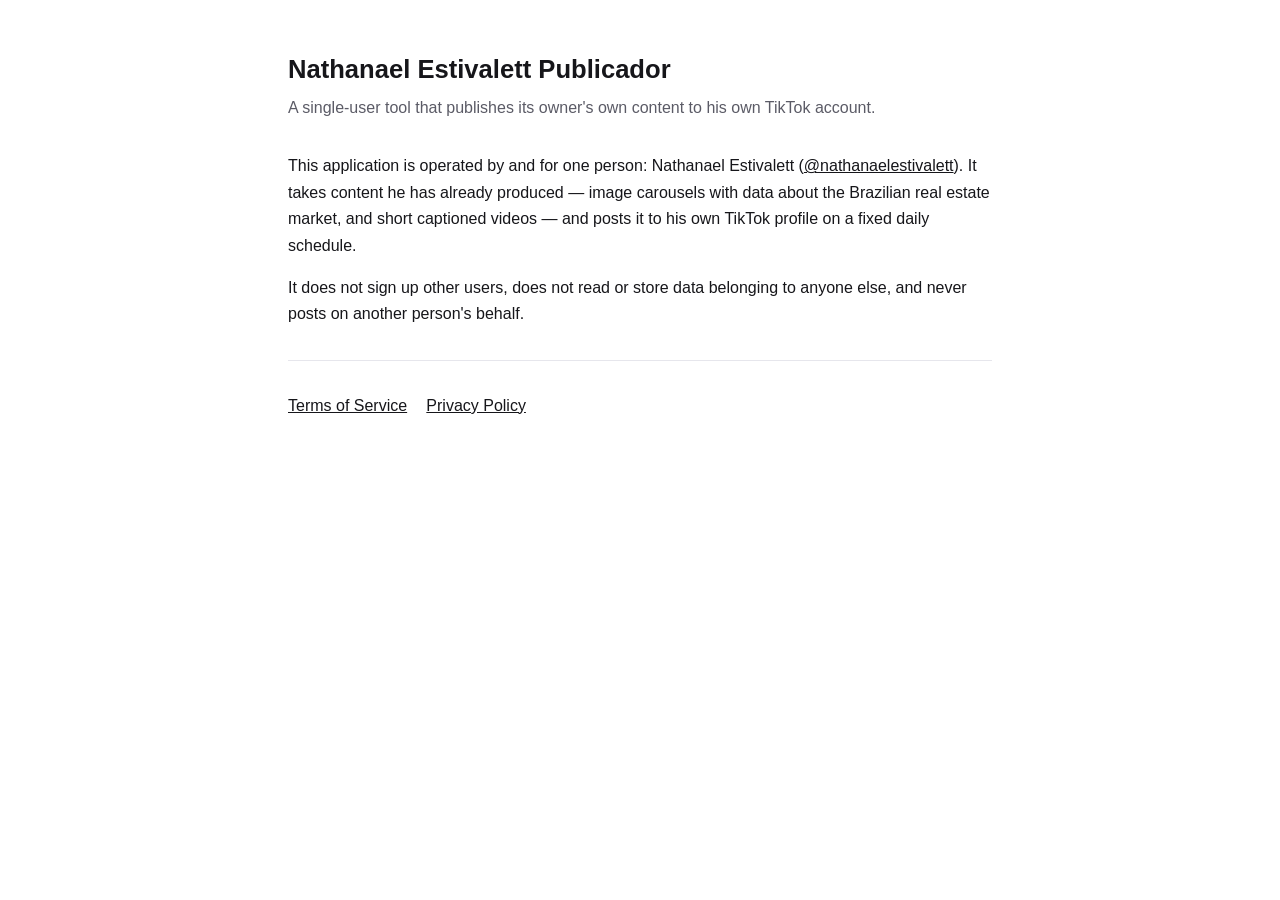
==== index.html @ f46168b0 "paginas publicas do app TikTok" ====
<!doctype html>
<html lang="en">
<meta charset="utf-8">
<meta name="viewport" content="width=device-width,initial-scale=1">
<title>Nathanael Estivalett Publicador</title>
<style>
 :root{--fg:#16161a;--mut:#5b5b66;--bg:#fff;--line:#e6e6ec}
 @media (prefers-color-scheme:dark){:root:not([data-theme=light]){--fg:#ececf1;--mut:#a0a0ad;--bg:#111114;--line:#2a2a33}}
 body{background:var(--bg);color:var(--fg);font:16px/1.65 -apple-system,BlinkMacSystemFont,"Segoe UI",sans-serif;
      max-width:44rem;margin:0 auto;padding:3rem 1rem}
 h1{font-size:1.6rem;margin:0 0 .3rem} p.sub{color:var(--mut);margin:0 0 2rem}
 a{color:inherit} nav a{display:inline-block;margin-right:1.2rem}
 hr{border:0;border-top:1px solid var(--line);margin:2rem 0}
</style>
<h1>Nathanael Estivalett Publicador</h1>
<p class="sub">A single-user tool that publishes its owner's own content to his own TikTok account.</p>
<p>This application is operated by and for one person: Nathanael Estivalett
(<a href="https://www.tiktok.com/@nathanaelestivalett">@nathanaelestivalett</a>). It takes content he has
already produced — image carousels with data about the Brazilian real estate market, and short captioned
videos — and posts it to his own TikTok profile on a fixed daily schedule.</p>
<p>It does not sign up other users, does not read or store data belonging to anyone else, and never posts
on another person's behalf.</p>
<hr>
<nav><a href="terms.html">Terms of Service</a><a href="privacy.html">Privacy Policy</a></nav>
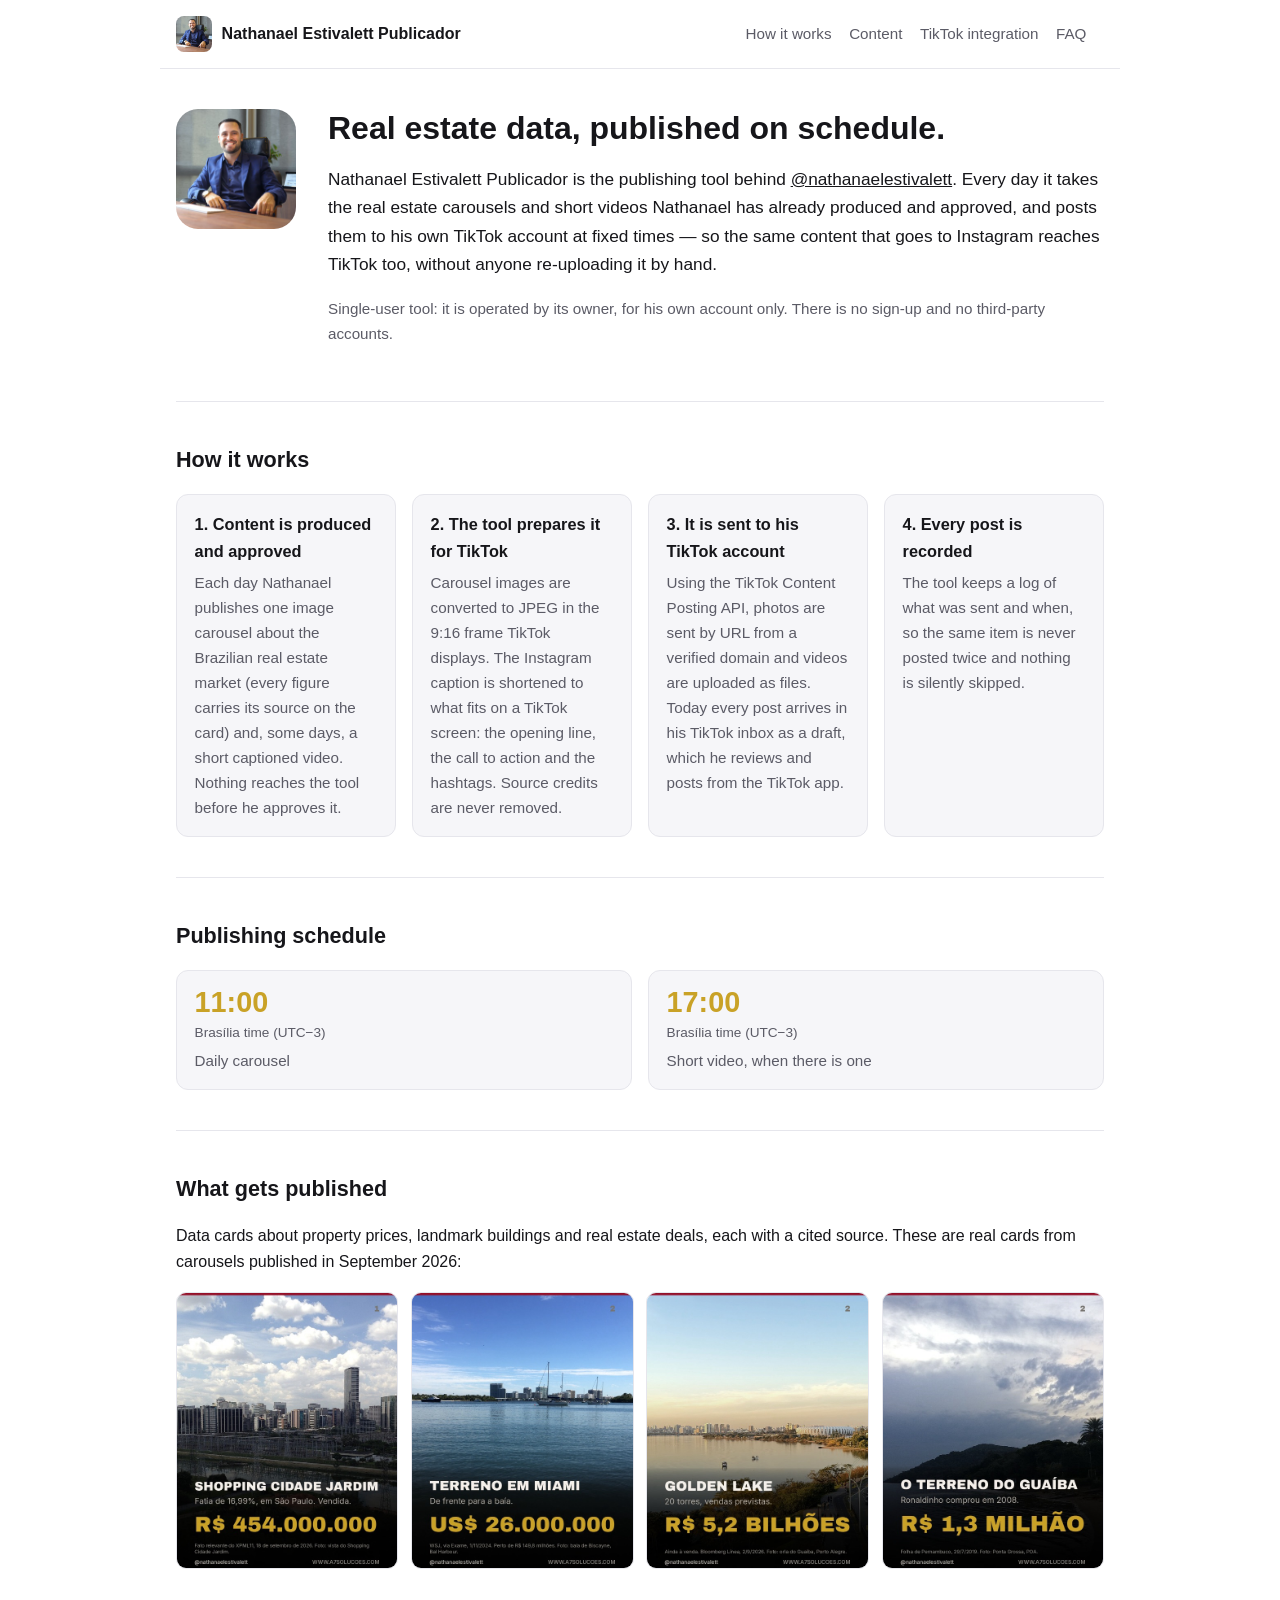
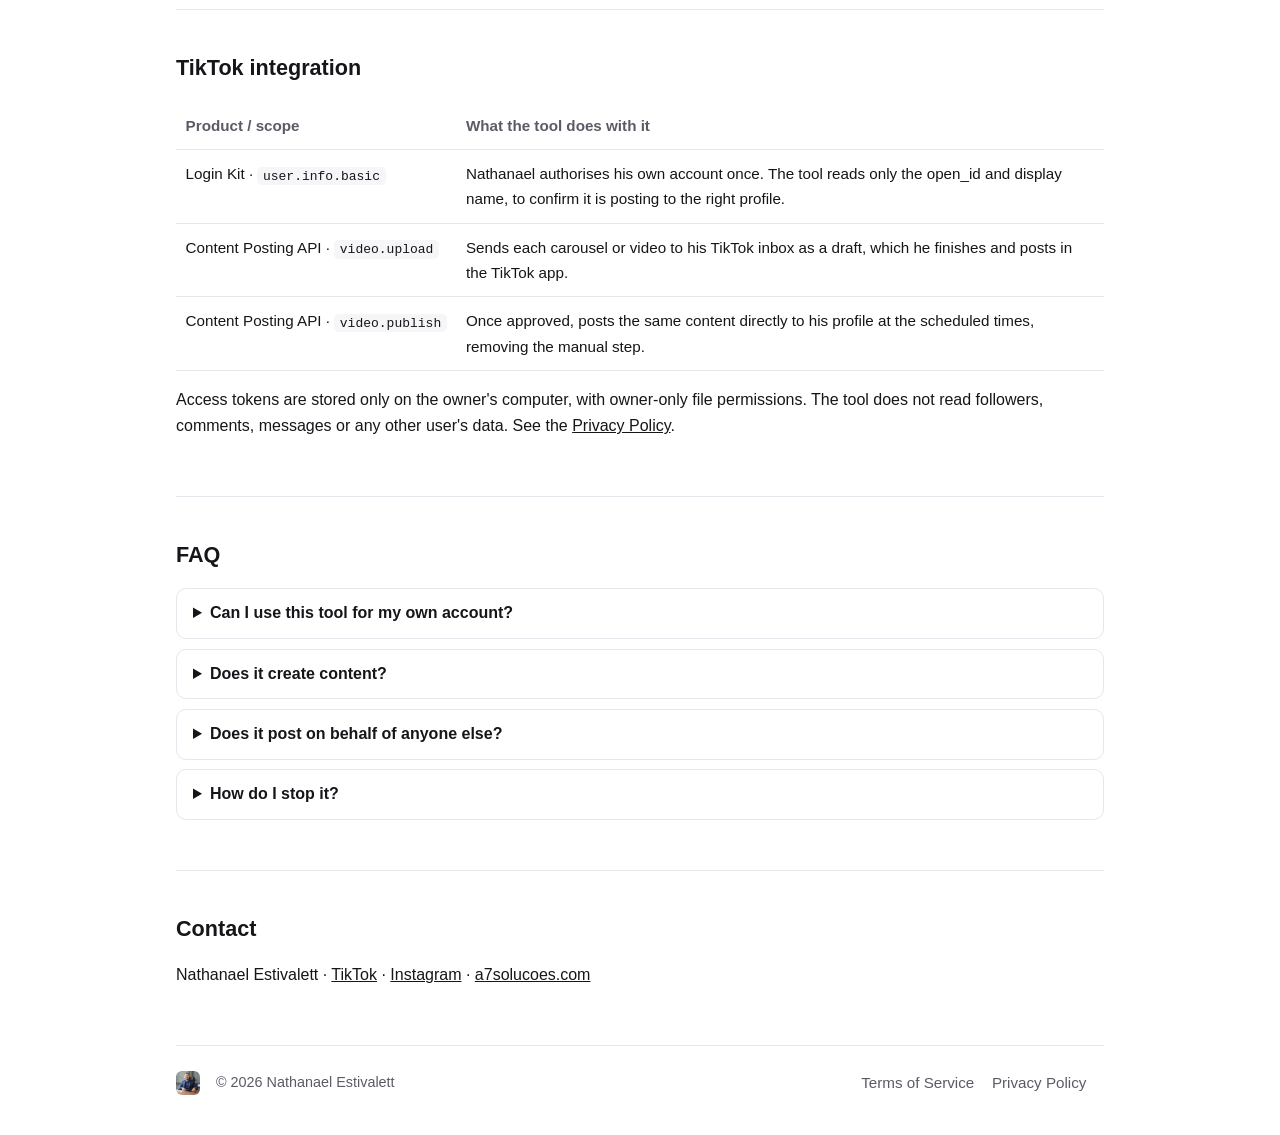
==== commit 14c3bcfa: "feat: site completo, com o mesmo icone do app no cabecalho e no favicon" ====
--- a/index.html
+++ b/index.html
@@ -1,24 +1,118 @@
 <!doctype html>
 <html lang="en">
+<head>
 <meta charset="utf-8">
 <meta name="viewport" content="width=device-width,initial-scale=1">
 <title>Nathanael Estivalett Publicador</title>
-<style>
- :root{--fg:#16161a;--mut:#5b5b66;--bg:#fff;--line:#e6e6ec}
- @media (prefers-color-scheme:dark){:root:not([data-theme=light]){--fg:#ececf1;--mut:#a0a0ad;--bg:#111114;--line:#2a2a33}}
- body{background:var(--bg);color:var(--fg);font:16px/1.65 -apple-system,BlinkMacSystemFont,"Segoe UI",sans-serif;
-      max-width:44rem;margin:0 auto;padding:3rem 1rem}
- h1{font-size:1.6rem;margin:0 0 .3rem} p.sub{color:var(--mut);margin:0 0 2rem}
- a{color:inherit} nav a{display:inline-block;margin-right:1.2rem}
- hr{border:0;border-top:1px solid var(--line);margin:2rem 0}
-</style>
-<h1>Nathanael Estivalett Publicador</h1>
-<p class="sub">A single-user tool that publishes its owner's own content to his own TikTok account.</p>
-<p>This application is operated by and for one person: Nathanael Estivalett
-(<a href="https://www.tiktok.com/@nathanaelestivalett">@nathanaelestivalett</a>). It takes content he has
-already produced — image carousels with data about the Brazilian real estate market, and short captioned
-videos — and posts it to his own TikTok profile on a fixed daily schedule.</p>
-<p>It does not sign up other users, does not read or store data belonging to anyone else, and never posts
-on another person's behalf.</p>
-<hr>
-<nav><a href="terms.html">Terms of Service</a><a href="privacy.html">Privacy Policy</a></nav>
+<meta name="description" content="Publishes @nathanaelestivalett's real estate carousels and short videos to his own TikTok account.">
+<link rel="icon" type="image/png" sizes="32x32" href="favicon-32.png">
+<link rel="apple-touch-icon" href="apple-touch-icon.png">
+<link rel="stylesheet" href="site.css">
+</head>
+<body>
+<header class="top">
+  <a class="brand" href="./"><img src="img/icon-256.png" alt="" width="36" height="36">Nathanael Estivalett Publicador</a>
+  <nav><a href="#how">How it works</a><a href="#content">Content</a><a href="#tiktok">TikTok integration</a><a href="#faq">FAQ</a></nav>
+</header>
+
+<main>
+<section class="hero">
+  <img class="hero-icon" src="img/icon-256.png" alt="Nathanael Estivalett" width="120" height="120">
+  <div>
+    <h1>Real estate data, published on schedule.</h1>
+    <p class="lead">Nathanael Estivalett Publicador is the publishing tool behind
+    <a href="https://www.tiktok.com/@nathanaelestivalett">@nathanaelestivalett</a>. Every day it takes the
+    real estate carousels and short videos Nathanael has already produced and approved, and posts them to his
+    own TikTok account at fixed times — so the same content that goes to Instagram reaches TikTok too,
+    without anyone re-uploading it by hand.</p>
+    <p class="note">Single-user tool: it is operated by its owner, for his own account only. There is no sign-up and no
+    third-party accounts.</p>
+  </div>
+</section>
+
+<section id="how">
+  <h2>How it works</h2>
+  <ol class="steps">
+    <li><h3>1. Content is produced and approved</h3>
+      <p>Each day Nathanael publishes one image carousel about the Brazilian real estate market (every figure
+      carries its source on the card) and, some days, a short captioned video. Nothing reaches the tool
+      before he approves it.</p></li>
+    <li><h3>2. The tool prepares it for TikTok</h3>
+      <p>Carousel images are converted to JPEG in the 9:16 frame TikTok displays. The Instagram caption is
+      shortened to what fits on a TikTok screen: the opening line, the call to action and the hashtags. Source
+      credits are never removed.</p></li>
+    <li><h3>3. It is sent to his TikTok account</h3>
+      <p>Using the TikTok Content Posting API, photos are sent by URL from a verified domain and videos are
+      uploaded as files. Today every post arrives in his TikTok inbox as a draft, which he reviews and posts from
+      the TikTok app.</p></li>
+    <li><h3>4. Every post is recorded</h3>
+      <p>The tool keeps a log of what was sent and when, so the same item is never posted twice and nothing is
+      silently skipped.</p></li>
+  </ol>
+</section>
+
+<section id="schedule">
+  <h2>Publishing schedule</h2>
+  <div class="cards2">
+    <div class="box"><strong>11:00</strong><span>Brasília time (UTC−3)</span><p>Daily carousel</p></div>
+    <div class="box"><strong>17:00</strong><span>Brasília time (UTC−3)</span><p>Short video, when there is one</p></div>
+  </div>
+</section>
+
+<section id="content">
+  <h2>What gets published</h2>
+  <p>Data cards about property prices, landmark buildings and real estate deals, each with a cited source.
+  These are real cards from carousels published in September 2026:</p>
+  <div class="gallery">
+    <figure><img src="img/exemplo-1.jpg" alt="Card: Shopping Cidade Jardim, R$ 454,000,000" loading="lazy" width="540" height="675"></figure>
+    <figure><img src="img/exemplo-2.jpg" alt="Card: land in Miami, US$ 26,000,000" loading="lazy" width="540" height="675"></figure>
+    <figure><img src="img/exemplo-3.jpg" alt="Card: Golden Lake, R$ 5.2 billion" loading="lazy" width="540" height="675"></figure>
+    <figure><img src="img/exemplo-4.jpg" alt="Card: land by the Guaíba, R$ 1.3 million" loading="lazy" width="540" height="675"></figure>
+  </div>
+</section>
+
+<section id="tiktok">
+  <h2>TikTok integration</h2>
+  <table>
+    <thead><tr><th>Product / scope</th><th>What the tool does with it</th></tr></thead>
+    <tbody>
+      <tr><td>Login Kit · <code>user.info.basic</code></td><td>Nathanael authorises his own account once. The tool reads only the
+      open_id and display name, to confirm it is posting to the right profile.</td></tr>
+      <tr><td>Content Posting API · <code>video.upload</code></td><td>Sends each carousel or video to his TikTok inbox as a draft, which he
+      finishes and posts in the TikTok app.</td></tr>
+      <tr><td>Content Posting API · <code>video.publish</code></td><td>Once approved, posts the same content directly to his profile at the
+      scheduled times, removing the manual step.</td></tr>
+    </tbody>
+  </table>
+  <p>Access tokens are stored only on the owner's computer, with owner-only file permissions. The tool does not
+  read followers, comments, messages or any other user's data. See the <a href="privacy.html">Privacy Policy</a>.</p>
+</section>
+
+<section id="faq">
+  <h2>FAQ</h2>
+  <details><summary>Can I use this tool for my own account?</summary>
+    <p>No. It is private software that serves a single account, @nathanaelestivalett. There is no sign-up and no login
+    for the public.</p></details>
+  <details><summary>Does it create content?</summary>
+    <p>No. It only publishes content Nathanael has already produced and approved for Instagram.</p></details>
+  <details><summary>Does it post on behalf of anyone else?</summary>
+    <p>Never. It only posts to the owner's own TikTok account.</p></details>
+  <details><summary>How do I stop it?</summary>
+    <p>The owner can revoke access at any time in TikTok under Settings and privacy → Security → Apps and services.</p></details>
+</section>
+
+<section id="contact">
+  <h2>Contact</h2>
+  <p>Nathanael Estivalett · <a href="https://www.tiktok.com/@nathanaelestivalett">TikTok</a> ·
+  <a href="https://www.instagram.com/nathanaelestivalett/">Instagram</a> ·
+  <a href="https://www.a7solucoes.com">a7solucoes.com</a></p>
+</section>
+</main>
+
+<footer>
+  <img src="img/icon-256.png" alt="" width="24" height="24">
+  <span>© 2026 Nathanael Estivalett</span>
+  <nav><a href="terms.html">Terms of Service</a><a href="privacy.html">Privacy Policy</a></nav>
+</footer>
+</body>
+</html>
--- a/site.css
+++ b/site.css
@@ -0,0 +1,47 @@
+:root{--fg:#16161a;--mut:#5b5b66;--bg:#fff;--card:#f6f6f9;--line:#e6e6ec;--accent:#c9a227}
+@media (prefers-color-scheme:dark){:root:not([data-theme=light]){--fg:#ececf1;--mut:#a0a0ad;--bg:#111114;--card:#1b1b20;--line:#2a2a33;--accent:#e2bd45}}
+*{box-sizing:border-box}
+body{background:var(--bg);color:var(--fg);font:16px/1.65 -apple-system,BlinkMacSystemFont,"Segoe UI",sans-serif;margin:0}
+a{color:inherit}
+header.top,main,footer{max-width:60rem;margin:0 auto;padding:0 1rem}
+header.top{display:flex;flex-wrap:wrap;gap:.6rem 1.5rem;align-items:center;justify-content:space-between;padding-top:1rem;padding-bottom:1rem;border-bottom:1px solid var(--line)}
+.brand{display:flex;align-items:center;gap:.6rem;font-weight:650;text-decoration:none}
+.brand img{border-radius:8px}
+nav a{margin-right:1.1rem;color:var(--mut);text-decoration:none;font-size:.95rem}
+nav a:hover{color:var(--fg)}
+section{padding:2.5rem 0;border-bottom:1px solid var(--line)}
+h1{font-size:2rem;line-height:1.2;margin:0 0 .8rem}
+h2{font-size:1.35rem;margin:0 0 1rem}
+h3{font-size:1.02rem;margin:0 0 .3rem}
+.hero{display:flex;gap:2rem;align-items:flex-start}
+.hero-icon{border-radius:22px;flex:none}
+.lead{font-size:1.08rem}
+.note{color:var(--mut);font-size:.95rem}
+.steps{list-style:none;padding:0;margin:0;display:grid;grid-template-columns:repeat(auto-fit,minmax(13rem,1fr));gap:1rem}
+.steps li,.box{background:var(--card);border:1px solid var(--line);border-radius:12px;padding:1rem 1.1rem}
+.steps p,.box p{margin:.2rem 0 0;color:var(--mut);font-size:.95rem}
+.cards2{display:grid;grid-template-columns:repeat(auto-fit,minmax(12rem,1fr));gap:1rem}
+.box strong{font-size:1.8rem;color:var(--accent);display:block;line-height:1.1}
+.box span{color:var(--mut);font-size:.85rem}
+.gallery{display:grid;grid-template-columns:repeat(auto-fit,minmax(10rem,1fr));gap:.8rem;margin-top:1rem}
+.gallery figure{margin:0}
+.gallery img{width:100%;height:auto;border-radius:10px;display:block;border:1px solid var(--line)}
+table{width:100%;border-collapse:collapse;margin-bottom:1rem;font-size:.95rem}
+th,td{text-align:left;vertical-align:top;padding:.7rem .6rem;border-bottom:1px solid var(--line)}
+th{color:var(--mut);font-weight:600}
+td:first-child{white-space:nowrap}
+code{font:13px ui-monospace,SFMono-Regular,Menlo,monospace;background:var(--card);padding:.1rem .35rem;border-radius:5px}
+details{border:1px solid var(--line);border-radius:10px;padding:.7rem 1rem;margin-bottom:.6rem}
+summary{cursor:pointer;font-weight:600}
+details p{margin:.5rem 0 0;color:var(--mut)}
+footer{display:flex;flex-wrap:wrap;gap:.6rem 1rem;align-items:center;padding-top:1.5rem;padding-bottom:2.5rem;color:var(--mut);font-size:.9rem}
+footer img{border-radius:6px}
+footer nav{margin-left:auto}
+.doc{max-width:44rem;padding:2rem 0}
+@media (max-width:640px){
+  .hero{flex-direction:column;gap:1rem}
+  .hero-icon{width:88px;height:88px}
+  h1{font-size:1.6rem}
+  td:first-child{white-space:normal}
+  footer nav{margin-left:0}
+}
